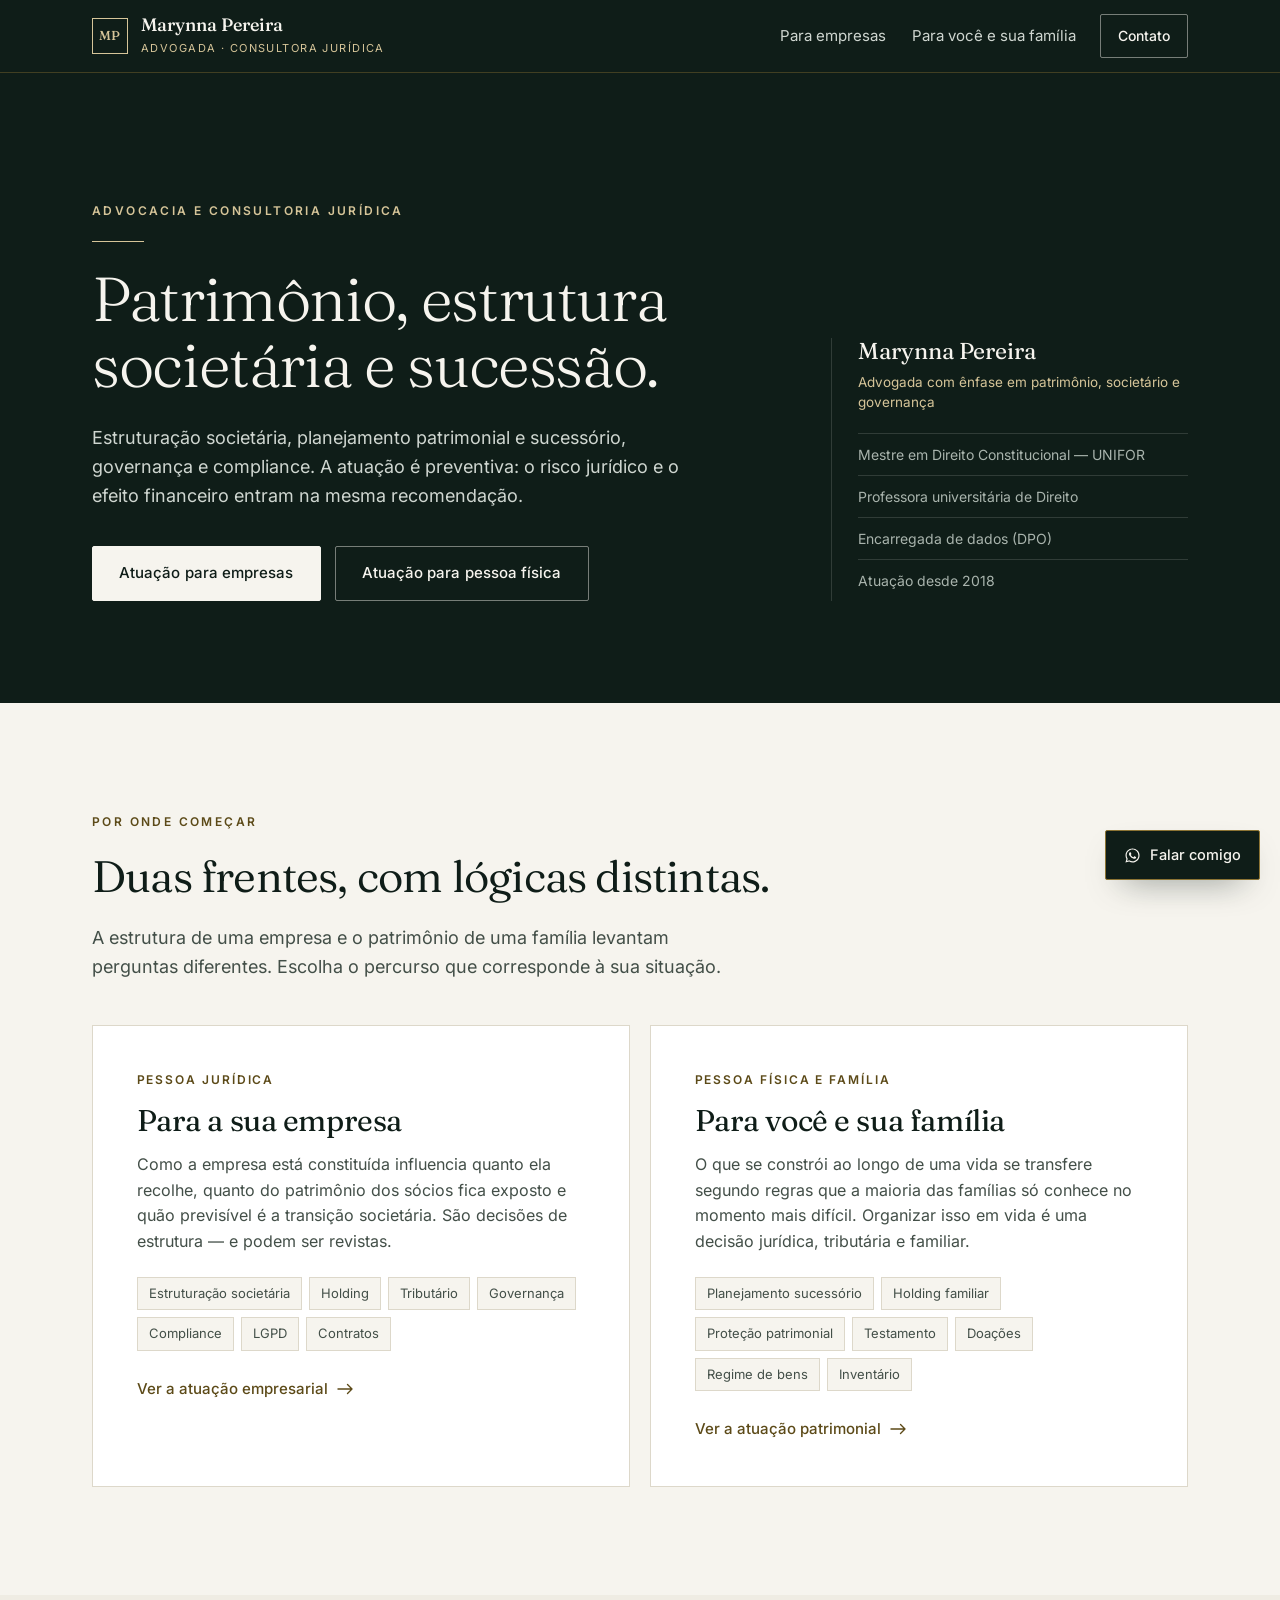
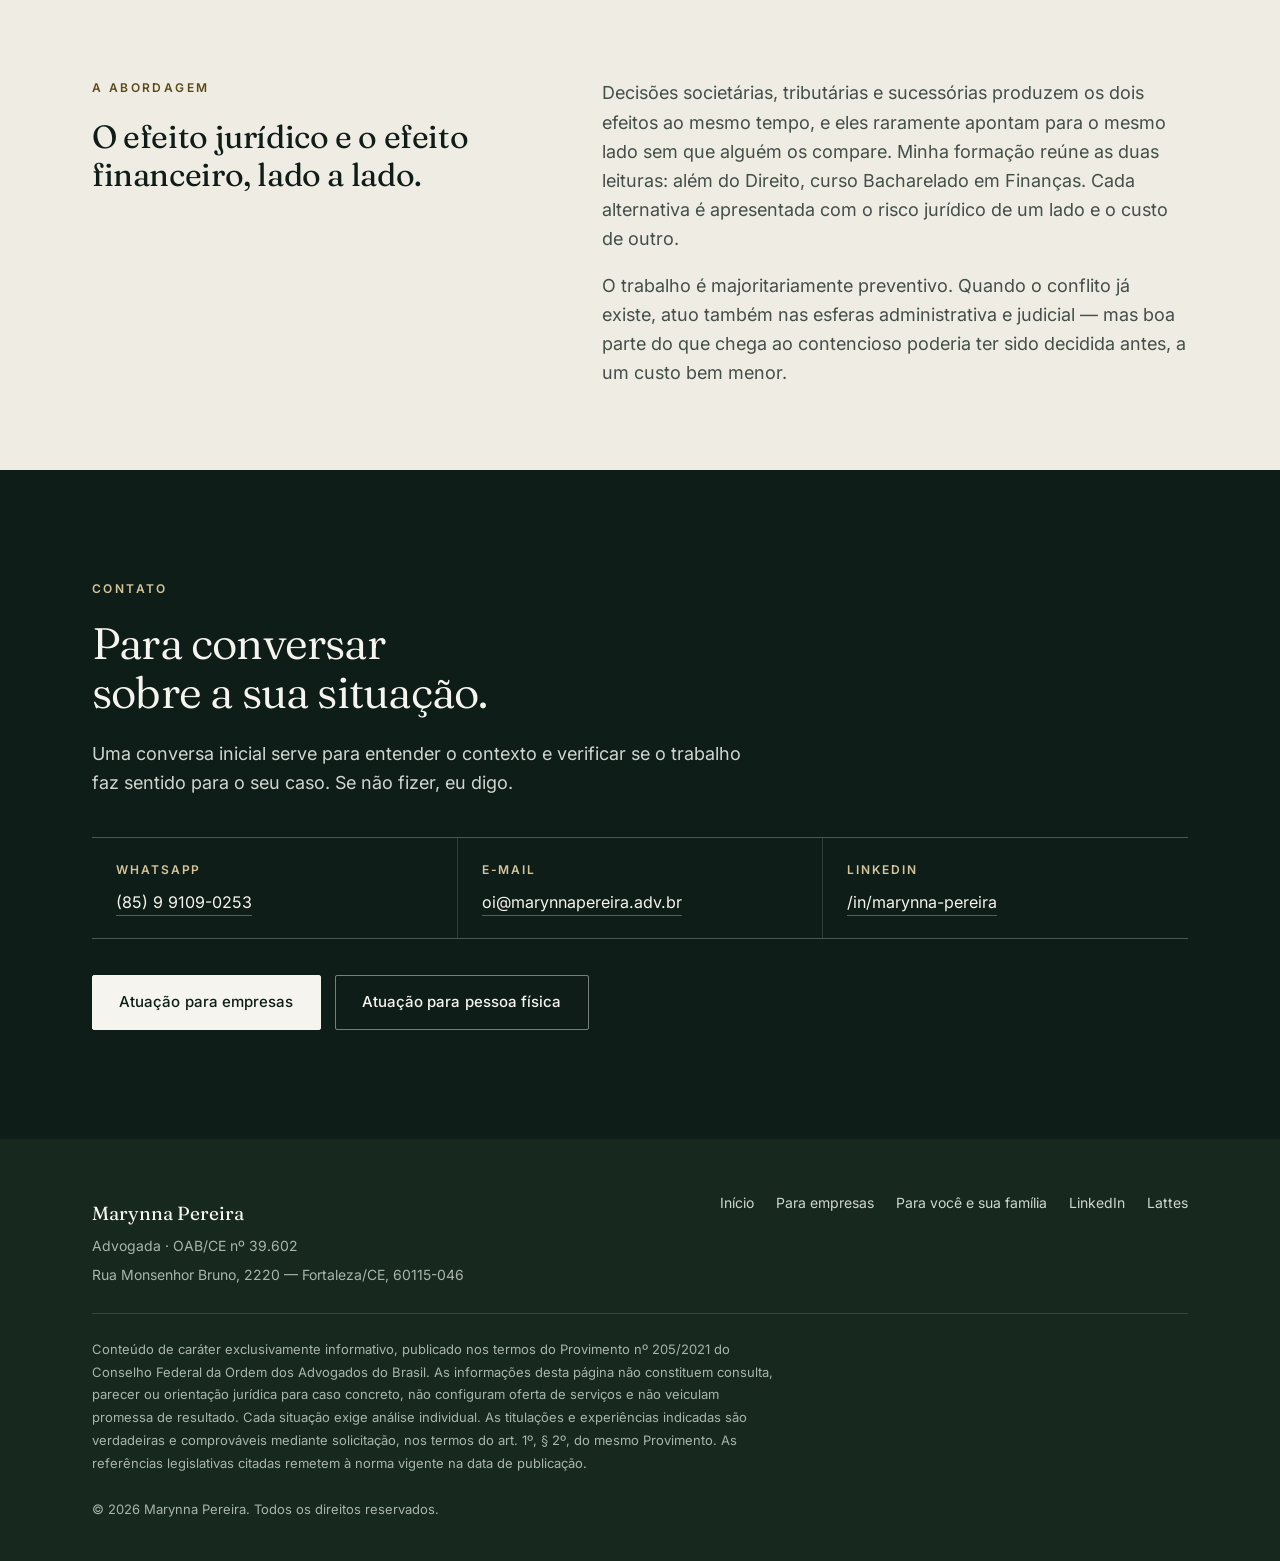
==== index.html @ ca167861 "Devolve a seção "A abordagem" à home A seção saiu em fae4cf5 por repetir o argumento "Direito e Fina" ====
<!DOCTYPE html>
<html lang="pt-BR">
<head>
<meta charset="utf-8">
<meta name="viewport" content="width=device-width, initial-scale=1">
<title>Marynna Pereira | Advogada — Patrimônio, Societário e Governança</title>
<meta name="description" content="Advocacia e consultoria jurídica em estruturação societária, planejamento patrimonial, sucessório e tributário, governança, compliance e proteção de dados.">
<meta name="author" content="Marynna Pereira">
<meta name="robots" content="index, follow">
<meta name="theme-color" content="#0F1D18">
<meta name="color-scheme" content="light">
<meta property="og:type" content="website">
<meta property="og:locale" content="pt_BR">
<meta property="og:title" content="Marynna Pereira | Advogada — Patrimônio, Societário e Governança">
<meta property="og:description" content="Advocacia e consultoria jurídica em estruturação societária, planejamento patrimonial, sucessório e tributário, governança, compliance e proteção de dados.">
<meta property="og:site_name" content="Marynna Pereira — Advocacia e Consultoria Jurídica">
<link rel="icon" href="data:image/svg+xml,%3Csvg%20xmlns='http://www.w3.org/2000/svg'%20viewBox='0%200%2032%2032'%3E%3Crect%20width='32'%20height='32'%20fill='%230F1D18'/%3E%3Ctext%20x='16'%20y='22'%20font-family='Georgia,serif'%20font-size='15'%20fill='%23D6C599'%20text-anchor='middle'%3EMP%3C/text%3E%3C/svg%3E">
<style>
@font-face{font-family:'Fraunces';font-style:normal;font-display:swap;font-weight:100 900;src:url([data-uri]) format('woff2');unicode-range:U+0000-00FF,U+0131,U+0152-0153,U+02BB-02BC,U+02C6,U+02DA,U+02DC,U+0304,U+0308,U+0329,U+2000-206F,U+20AC,U+2122,U+2191,U+2193,U+2212,U+2215,U+FEFF,U+FFFD;}@font-face{font-family:'Inter';font-style:normal;font-display:swap;font-weight:100 900;src:url([data-uri]) format('woff2');unicode-range:U+0000-00FF,U+0131,U+0152-0153,U+02BB-02BC,U+02C6,U+02DA,U+02DC,U+0304,U+0308,U+0329,U+2000-206F,U+20AC,U+2122,U+2191,U+2193,U+2212,U+2215,U+FEFF,U+FFFD;}
/* ============================================================
   Marynna Pereira — Advocacia e Consultoria Jurídica
   Sistema visual compartilhado

   Registro: instrumento jurídico. A afirmação fica na coluna
   de texto; a autoridade que a sustenta (lei, artigo, ano)
   fica na margem, separada por um fio. Esse par
   "margem / texto" é o motivo que se repete no site.
   ============================================================ */

:root{
  /* --- tinta e papel -------------------------------------- */
  --ink:#0F1D18;          /* verde-tinta, quase preto — superfícies escuras */
  --ink-2:#17281F;        /* um degrau acima: faixa e rodapé */
  --graphite:#2C3A33;     /* texto corrido sobre papel */
  --slate:#434F48;        /* texto secundário — 7,2:1 no papel mais escuro */
  --paper:#F6F4EE;        /* papel bone */
  --paper-2:#EFECE3;      /* seções alternadas */
  --brass:#5C4A18;        /* latão oxidado — acento sobre papel (7,8:1) */
  --brass-2:#8C7434;      /* apenas fios e bordas, nunca texto */
  --brass-soft:#D6C599;   /* acento sobre escuro (10:1) */
  --line:#DDD8CA;
  --line-dark:rgba(246,244,238,.14);
  --on-dark:#CFD6D0;      /* corpo sobre escuro */
  --on-dark-2:#A9B4AD;    /* secundário sobre escuro */

  /* --- medidas -------------------------------------------- */
  --radius:2px;
  --maxw:1160px;
  --margin-col:clamp(140px,17vw,200px);  /* coluna de margem das citações */
  --gutter:clamp(20px,4vw,32px);

  /* --- tipografia ----------------------------------------- */
  --ff-display:"Fraunces","Georgia","Times New Roman",serif;
  --ff-body:"Inter",-apple-system,BlinkMacSystemFont,"Segoe UI",Roboto,Helvetica,Arial,sans-serif;
  --t-label:12px;   /* etiquetas em caixa alta */
  --t-cite:13px;    /* citações e notas de margem */
  --t-aux:15px;     /* texto de apoio dentro de cartões */
  --t-body:17px;    /* corpo */
}

*,*::before,*::after{box-sizing:border-box}

html{
  scroll-behavior:smooth;
  /* iOS infla o corpo do texto ao girar o aparelho; a escala fica com o usuário */
  -webkit-text-size-adjust:100%;
  text-size-adjust:100%;
}
@media (prefers-reduced-motion:reduce){html{scroll-behavior:auto}}

body{
  margin:0;
  background:var(--paper);
  color:var(--graphite);
  font-family:var(--ff-body);
  font-size:var(--t-body);
  font-weight:400;
  line-height:1.65;
  -webkit-font-smoothing:antialiased;
  text-rendering:optimizeLegibility;
}

/* Fraunces varia de 100 a 900: o display é leve e grande,
   os títulos pequenos são densos. É o contraste de peso que
   dá voz à página — não o tamanho sozinho. */
h1,h2,h3,h4{
  font-family:var(--ff-display);
  color:var(--ink);
  margin:0;
  text-wrap:balance;
}

p{margin:0}
a{color:inherit}
img{max-width:100%;display:block}
ul,ol,dl,dd{margin:0;padding:0}
strong{font-weight:600}

/* foco visível em tudo que recebe teclado */
:focus-visible{
  outline:2px solid var(--brass);
  outline-offset:3px;
  border-radius:1px;
}
.on-ink :focus-visible,.hero :focus-visible,.strip :focus-visible,
.foot :focus-visible,.wa:focus-visible{outline-color:var(--brass-soft)}

/* fundo claro para destacar-se do cabeçalho escuro */
.pular{
  position:absolute;left:-9999px;top:0;z-index:200;
  background:var(--paper);color:var(--ink);border:1px solid var(--ink);
  padding:12px 20px;font-size:15px;font-weight:500;text-decoration:none;
}
.pular:focus{left:0}

/* ---------- estrutura ---------- */
/* o recuo nunca fica abaixo do entalhe da tela em paisagem */
.wrap{
  width:100%;max-width:var(--maxw);margin:0 auto;
  padding-left:max(var(--gutter),env(safe-area-inset-left));
  padding-right:max(var(--gutter),env(safe-area-inset-right));
}

section{padding:clamp(66px,8.5vw,116px) 0}
.sec-tight{padding:clamp(52px,6.5vw,84px) 0}

/* superfícies escuras */
.on-ink{background:var(--ink);color:var(--on-dark)}
.on-ink h1,.on-ink h2,.on-ink h3,.hero h1{color:var(--paper)}
.on-ink .lead,.hero .lead{color:var(--on-dark)}

/* ---------- tipografia utilitária ---------- */
.eyebrow{
  font-size:var(--t-label);
  letter-spacing:.2em;
  text-transform:uppercase;
  font-weight:600;
  color:var(--brass);
  margin:0 0 20px;
}
.on-ink .eyebrow,.hero .eyebrow{color:var(--brass-soft)}

.h-xl{font-size:clamp(37px,5.6vw,62px);font-weight:300;line-height:1.06;letter-spacing:-.022em}
.h-lg{font-size:clamp(29px,4vw,44px);font-weight:350;line-height:1.12;letter-spacing:-.018em}
.h-md{font-size:clamp(24px,2.8vw,32px);font-weight:400;line-height:1.18;letter-spacing:-.012em}

.lead{font-size:clamp(17px,1.4vw,19.5px);line-height:1.62;color:var(--slate);max-width:60ch}
.lead-wide{max-width:none}
.lead + .lead{margin-top:18px}
h1 + .lead,h2 + .lead{margin-top:clamp(16px,1.7vw,22px)}
.measure{max-width:20ch}
.measure-wide{max-width:26ch}

/* números sempre alinhados: anos, percentuais, artigos de lei */
.cite,.yr,.strip .k,.fact .big{font-variant-numeric:tabular-nums;font-feature-settings:"tnum" 1}

.rule{width:52px;height:1px;background:var(--brass-2);margin:0 0 24px}
.on-ink .rule,.hero .rule{background:var(--brass-soft)}

/* nota de rodapé de seção — texto legal recuado */
.note{
  font-size:var(--t-cite);color:var(--slate);line-height:1.72;
  border-left:1px solid var(--brass-2);padding-left:16px;margin-top:32px;max-width:72ch;
}
.on-ink .note,.hero .note{border-left-color:var(--brass-soft);color:var(--on-dark-2)}
.note a{color:var(--brass);text-decoration:underline;text-underline-offset:2px}
.on-ink .note a,.hero .note a{color:var(--brass-soft)}

/* ---------- cabeçalho ---------- */
.site-head{
  position:sticky;top:0;z-index:60;
  background:var(--paper);
  border-bottom:1px solid var(--line);
}
.site-head.on-dark{background:var(--ink);border-bottom:1px solid rgba(140,116,52,.4)}
/* marca à esquerda; navegação e botão formam um bloco à direita */
.head-in{display:flex;align-items:center;gap:24px;min-height:72px}
.brand{margin-right:auto}

.brand{display:flex;align-items:center;gap:13px;text-decoration:none}
.mono{
  width:36px;height:36px;flex:none;
  border:1px solid var(--brass-2);
  display:grid;place-items:center;
  font-family:var(--ff-display);font-weight:500;font-size:13px;letter-spacing:.06em;
  color:var(--brass);
}
.on-dark .mono{border-color:var(--brass-soft);color:var(--brass-soft)}
.brand-name{
  display:block;font-family:var(--ff-display);font-weight:500;
  font-size:18px;letter-spacing:0;line-height:1.15;color:var(--ink);
}
.brand-role{
  display:block;font-size:11px;letter-spacing:.13em;text-transform:uppercase;
  color:var(--slate);margin-top:3px;
}
.on-dark .brand-name{color:var(--paper)}
.on-dark .brand-role{color:var(--brass-soft)}

.nav{display:flex;align-items:center;gap:26px}
/* o fio do link vive num pseudo-elemento: assim o alvo de toque pode
   crescer no celular sem que o sublinhado descole do texto */
.nav a{
  position:relative;text-decoration:none;font-size:15px;color:var(--slate);
  padding:4px 0;transition:color .2s;
}
.nav a::after{
  content:"";position:absolute;left:0;right:0;bottom:0;height:1px;
  background:transparent;transition:background-color .2s;
}
.nav a:hover{color:var(--ink)}
.nav a:hover::after{background:var(--brass-2)}
.nav a[aria-current="page"]{color:var(--ink)}
.nav a[aria-current="page"]::after{background:var(--brass)}
.on-dark .nav a{color:var(--on-dark)}
.on-dark .nav a:hover{color:var(--paper)}
.on-dark .nav a[aria-current="page"]{color:var(--paper)}
.on-dark .nav a:hover::after,
.on-dark .nav a[aria-current="page"]::after{background:var(--brass-soft)}
@media (prefers-reduced-motion:reduce){.nav a::after{transition:none}}

/* Sem menu escondido no celular. O cabeçalho é fixo, então cada pixel
   dele é pixel que a página perde: marca e Contato dividem a primeira
   linha, os dois destinos ocupam a segunda. */
@media (max-width:780px){
  /* padding lateral vem de .wrap e não pode ser zerado; só o vertical entra aqui */
  .head-in{
    display:grid;
    grid-template-columns:minmax(0,1fr) auto;
    grid-template-areas:
      "brand cta"
      "nav   nav";
    align-items:center;gap:0;min-height:0;padding-top:11px;
  }
  .brand{grid-area:brand;margin-right:0;padding-bottom:11px}
  .head-cta{grid-area:cta;justify-self:end;margin-bottom:11px}
  .nav{
    grid-area:nav;gap:0 22px;flex-wrap:wrap;
    border-top:1px solid var(--line);
  }
  .on-dark .nav{border-top-color:var(--line-dark)}
  /* 45px de altura tocável, com o fio ainda a 3px do texto */
  .nav a{font-size:14px;white-space:nowrap;padding:11px 0}
  .nav a::after{bottom:8px}
  /* dois seletores para vencer o .btn-sm declarado mais abaixo */
  .head-cta.btn-sm{padding:12px 18px}
}
/* Ao lado do botão Contato, o cargo inteiro não cabe numa linha em tela de
   telefone e quebra no meio da expressão. Como o cabeçalho é fixo, cada
   linha dele custa a página toda: sobra "Advogada", e a qualificação
   completa continua no herói e no rodapé. 424px é onde o texto inteiro
   volta a caber ao lado do botão — daí o corte em 423. */
@media (max-width:423px){.brand-role-x{display:none}}
/* 320px: nem o nome cabe ao lado do botão em corpo cheio */
@media (max-width:360px){
  .mono{width:32px;height:32px;font-size:12px}
  .brand{gap:10px}
  .brand-name{font-size:16px}
  .head-cta.btn-sm{padding:12px 14px;font-size:13.5px}
  .nav{gap:0 18px}
}
/* deitado, a tela tem altura de sobra em nada: o cabeçalho sai do caminho */
@media (max-width:900px) and (max-height:520px){
  .site-head{position:static}
}

/* ---------- botões ---------- */
.btn{
  display:inline-flex;align-items:center;gap:10px;
  padding:14px 26px;border-radius:var(--radius);
  font-size:15px;font-weight:500;letter-spacing:.005em;
  text-decoration:none;border:1px solid transparent;
  transition:background .2s,color .2s,border-color .2s;
}
.btn-primary{background:var(--ink);color:var(--paper);border-color:var(--ink)}
.btn-primary:hover{background:var(--brass)}
/* usado só quando build.py gera um cabeçalho claro (dark_head=False) */
.btn-ghost{border-color:var(--ink);color:var(--ink)}
.btn-ghost:hover{background:var(--ink);color:var(--paper)}
.btn-light{background:var(--paper);color:var(--ink);border-color:var(--paper)}
.btn-light:hover{background:#fff}
.btn-outline-light{border-color:rgba(246,244,238,.45);color:var(--paper)}
.btn-outline-light:hover{background:rgba(246,244,238,.1);border-color:var(--paper)}
.btn-sm{padding:9px 17px;font-size:14px}
.btn-row{display:flex;flex-wrap:wrap;gap:14px;margin-top:36px}

/* ---------- herói ---------- */
.hero{
  background:var(--ink);
  color:var(--on-dark);
  padding:clamp(66px,10vw,132px) 0 clamp(58px,8vw,104px);
}
.hero h1{color:var(--paper)}
.hero .lead{color:var(--on-dark);max-width:54ch;margin-top:26px}
.hero-grid{
  display:grid;grid-template-columns:1.3fr .7fr;
  gap:clamp(36px,6vw,84px);align-items:end;
}
@media (max-width:900px){.hero-grid{grid-template-columns:1fr;align-items:start}}

/* ficha do herói: mesma lógica de margem, virada na vertical */
.signature{border-left:1px solid var(--line-dark);padding-left:26px}
.signature .nm{font-family:var(--ff-display);font-weight:400;font-size:23px;color:var(--paper);line-height:1.2}
.signature .rl{font-size:13.5px;color:var(--brass-soft);margin-top:7px;line-height:1.5}
.signature ul{list-style:none;margin:20px 0 0}
.signature li{
  font-size:14px;color:var(--on-dark-2);
  padding:9px 0;border-top:1px solid var(--line-dark);
}
@media (max-width:900px){.signature{margin-top:44px}}

/* entrada do herói: o único momento animado do site */
@media (prefers-reduced-motion:no-preference){
  .hero-enter > *{animation:entra .75s cubic-bezier(.22,.61,.36,1) backwards}
  .hero-enter > :nth-child(1){animation-delay:.05s}
  .hero-enter > :nth-child(2){animation-delay:.13s}
  .hero-enter > :nth-child(3){animation-delay:.21s}
  .hero-enter > :nth-child(4){animation-delay:.32s}
  .hero-enter > :nth-child(5){animation-delay:.43s}
  .hero-grid > .signature{animation:entra .75s cubic-bezier(.22,.61,.36,1) .54s backwards}
}
@keyframes entra{from{opacity:0;transform:translateY(14px)}to{opacity:1;transform:none}}
.strip .k{font-family:var(--ff-display);font-weight:400;font-size:20px;color:var(--paper);line-height:1.25}
/* Ao reduzir as colunas, o fio que separava lado a lado passa a separar
   de cima para baixo — e o que sobrava na beira da tela sai. */
@media (max-width:820px){
  .strip-in{grid-template-columns:repeat(2,1fr);border-left:none}
  .strip .item{padding:20px var(--gutter);border-top:1px solid var(--line-dark)}
  .strip .item:nth-child(-n+2){border-top:none}
  .strip .item:nth-child(2n){border-right:none}
}

/* ---------- bifurcação (home) ---------- */
.fork{display:grid;grid-template-columns:1fr 1fr;gap:20px;margin-top:44px}
@media (max-width:840px){.fork{grid-template-columns:1fr}}
.fork-card{
  display:block;text-decoration:none;color:inherit;
  background:#fff;border:1px solid var(--line);
  padding:clamp(28px,3.4vw,44px);
  position:relative;
  transition:border-color .25s,box-shadow .25s;
}
.fork-card::before{
  content:"";position:absolute;left:-1px;top:0;bottom:0;width:2px;
  background:var(--brass);transform:scaleY(0);transform-origin:top;transition:transform .3s ease;
}
.fork-card:hover{border-color:var(--brass-2);box-shadow:0 16px 40px -30px rgba(15,29,24,.5)}
.fork-card:hover::before,.fork-card:focus-visible::before{transform:scaleY(1)}
.fork-card .tag{
  display:block;font-size:var(--t-label);letter-spacing:.16em;text-transform:uppercase;
  color:var(--brass);font-weight:600;
}
.fork-card h3{margin:15px 0 13px;font-size:clamp(23px,2.6vw,30px);font-weight:400;line-height:1.16;letter-spacing:-.014em}
.fork-card p{color:var(--slate);font-size:16px;line-height:1.6}
.fork-card ul{list-style:none;margin:22px 0 0;display:flex;flex-wrap:wrap;gap:7px}
.fork-card li{
  font-size:13px;color:var(--slate);
  border:1px solid var(--line);padding:5px 11px;background:var(--paper);
}
.fork-card .go{
  margin-top:26px;display:inline-flex;align-items:center;gap:9px;
  font-size:15px;font-weight:500;color:var(--brass);
}
.fork-card .go svg{transition:transform .25s}
.fork-card:hover .go svg{transform:translateX(5px)}
@media (prefers-reduced-motion:reduce){
  .fork-card::before{transition:none}
  .fork-card .go svg{transition:none}
}

/* ---------- referências legais: o motivo margem / texto ----
   A afirmação ocupa a coluna larga. O número, o rótulo e a
   fonte legal ficam na margem, presos por um fio — como a
   nota marginal de um instrumento. -------------------------- */
.facts{background:var(--paper-2)}
/* Três afirmações empilhadas, não lado a lado: cada uma precisa da
   margem inteira para que o número, o rótulo e a fonte legal caibam
   ali sem espremer o texto. */
.facts-grid{border-bottom:1px solid var(--line);margin-top:40px}
.fact{
  display:grid;align-content:start;
  grid-template-columns:var(--margin-col) minmax(0,58ch);
  column-gap:clamp(26px,4vw,56px);
  padding:clamp(28px,3.2vw,38px) 0;
  border-top:1px solid var(--line);
  grid-template-areas:
    "num  txt"
    "lbl  txt"
    "cite txt";
}
.fact .big{
  grid-area:num;
  font-family:var(--ff-display);font-weight:300;
  font-size:clamp(38px,4.4vw,52px);color:var(--ink);line-height:.9;letter-spacing:-.03em;
}
.fact .lbl{
  grid-area:lbl;
  font-size:var(--t-label);letter-spacing:.11em;text-transform:uppercase;
  color:var(--brass);margin-top:12px;font-weight:600;line-height:1.45;
}
.fact .txt{grid-area:txt;font-size:16.5px;color:var(--graphite);line-height:1.66}
.fact .cite{
  grid-area:cite;align-self:start;
  font-style:normal;font-size:var(--t-cite);color:var(--slate);line-height:1.5;
  margin-top:16px;padding-top:13px;border-top:1px solid var(--brass-2);
}
/* margem estreita demais para segurar a nota: ela volta para baixo do texto */
@media (max-width:620px){
  .fact{
    grid-template-columns:1fr;
    grid-template-areas:"num" "lbl" "txt" "cite";
  }
  .fact .txt{margin-top:20px}
  .fact .cite{margin-top:16px}
}

/* ---------- lista de pontos de atenção ----------
   Sem numeração: não é uma sequência, é um conjunto. */
.checklist{display:grid;grid-template-columns:repeat(2,1fr);gap:0 clamp(32px,5vw,72px);margin-top:44px}
@media (max-width:820px){.checklist{grid-template-columns:1fr}}
.checklist > li{list-style:none;padding:24px 0;border-top:1px solid var(--line)}
.checklist h3{font-size:19px;font-weight:500;line-height:1.3;margin-bottom:9px;letter-spacing:-.006em}
.checklist p{font-size:var(--t-aux);color:var(--slate);line-height:1.64}

/* ---------- método / princípios ---------- */
.split{display:grid;grid-template-columns:.85fr 1.15fr;gap:clamp(32px,6vw,80px);align-items:start}
@media (max-width:900px){.split{grid-template-columns:1fr}}
.principles{list-style:none}
.principles li{padding:26px 0;border-top:1px solid var(--line)}
.principles li:last-child{border-bottom:1px solid var(--line)}
.principles h3{font-size:20px;font-weight:500;margin-bottom:9px;letter-spacing:-.008em}
.principles p{font-size:15.5px;color:var(--slate);line-height:1.64}

/* ---------- áreas de atuação ---------- */
.grid{
  display:grid;gap:1px;background:var(--line);
  border:1px solid var(--line);margin-top:40px;list-style:none;
}
.grid-3{grid-template-columns:repeat(3,1fr)}
@media (max-width:900px){.grid-3{grid-template-columns:repeat(2,1fr)}}
@media (max-width:620px){.grid-3{grid-template-columns:1fr}}
.cell{background:var(--paper);padding:clamp(24px,2.6vw,32px);transition:background .25s}
.facts .cell{background:var(--paper-2)}
.cell:hover,.facts .cell:hover{background:#fff}
.cell h3{font-size:19px;font-weight:500;margin-bottom:10px;letter-spacing:-.006em;line-height:1.3}
.cell p{font-size:var(--t-aux);line-height:1.62;color:var(--slate)}

/* ---------- etapas: aqui a numeração informa mesmo ----------
   São quatro fases em ordem, e a ordem importa. */
.steps-grid{
  display:grid;grid-template-columns:repeat(4,1fr);gap:1px;
  background:var(--line-dark);border-top:1px solid var(--line-dark);margin-top:44px;
  list-style:none;counter-reset:etapa;
}
@media (max-width:880px){.steps-grid{grid-template-columns:repeat(2,1fr)}}
@media (max-width:540px){.steps-grid{grid-template-columns:1fr}}
.step{background:var(--ink);padding:30px 26px 34px;counter-increment:etapa}
.step::before{
  content:counter(etapa,decimal-leading-zero);
  font-family:var(--ff-display);font-weight:400;font-size:15px;
  color:var(--brass-soft);letter-spacing:.08em;font-variant-numeric:tabular-nums;
}
.step h3{font-size:19px;font-weight:500;color:var(--paper);margin:14px 0 10px;letter-spacing:-.006em}
.step p{font-size:15.5px;color:var(--on-dark-2);line-height:1.62}

/* ---------- perguntas frequentes ---------- */
.faq{max-width:78ch;margin-top:36px}
.faq details{border-top:1px solid var(--line)}
.faq details:last-of-type{border-bottom:1px solid var(--line)}
.faq summary{
  list-style:none;cursor:pointer;padding:22px 48px 22px 0;position:relative;
  font-family:var(--ff-display);font-weight:500;font-size:19px;line-height:1.38;color:var(--ink);
  transition:color .2s;
}
.faq summary::-webkit-details-marker{display:none}
.faq summary:hover{color:var(--brass)}
.faq summary::after{
  content:"";position:absolute;right:10px;top:31px;
  width:10px;height:10px;
  border-right:1.5px solid var(--brass);border-bottom:1.5px solid var(--brass);
  transform:rotate(45deg);transition:transform .25s;
}
.faq details[open] summary::after{transform:rotate(-135deg);top:35px}
@media (prefers-reduced-motion:reduce){.faq summary::after{transition:none}}
.faq .ans{padding:0 48px 24px 0;font-size:15.5px;color:var(--slate);line-height:1.68}
/* a seta só existe no resumo: a resposta não precisa reservar a coluna dela */
@media (max-width:620px){
  .faq summary{padding-right:38px;font-size:18px}
  .faq summary::after{right:4px}
  .faq .ans{padding-right:0}
}

/* ---------- chamada intermediária ---------- */
.mid-cta{
  background:var(--paper-2);
  border-top:1px solid var(--line);border-bottom:1px solid var(--line);
  padding:clamp(32px,4.2vw,48px) 0;
}
.mid-cta-in{display:flex;align-items:center;justify-content:space-between;gap:28px;flex-wrap:wrap}
.mid-cta h2{font-size:clamp(21px,2.3vw,26px);font-weight:400;max-width:28ch;letter-spacing:-.012em}
.mid-cta p{font-size:var(--t-aux);color:var(--slate);margin-top:8px;max-width:50ch}

/* ---------- contato ---------- */
.cta{background:var(--ink);color:var(--on-dark)}
.contact-list{
  list-style:none;margin:40px 0 0;display:grid;grid-template-columns:repeat(3,1fr);gap:1px;
  background:var(--line-dark);border-top:1px solid var(--line-dark);border-bottom:1px solid var(--line-dark);
}
@media (max-width:760px){.contact-list{grid-template-columns:1fr}}
.contact-list li{background:var(--ink);padding:22px 24px}
.contact-list .k{
  font-size:var(--t-label);letter-spacing:.16em;text-transform:uppercase;
  color:var(--brass-soft);font-weight:600;
}
.contact-list a{
  display:inline-block;margin-top:9px;font-size:16px;color:var(--paper);text-decoration:none;
  border-bottom:1px solid rgba(246,244,238,.3);transition:border-color .2s;
}
.contact-list a:hover{border-bottom-color:var(--brass-soft)}
/* o alvo cresce por cima do texto: o fio continua rente à palavra */
@media (max-width:780px){
  .contact-list li{padding:16px 20px}
  .contact-list a{margin-top:0;padding:14px 0 3px}
}

/* ---------- rodapé ---------- */
.foot{background:var(--ink-2);color:var(--on-dark-2);padding:52px 0 40px;font-size:14px}
.foot a{color:var(--on-dark);text-decoration:none;border-bottom:1px solid rgba(246,244,238,.28)}
.foot a:hover{color:var(--paper);border-bottom-color:var(--brass-soft)}
.foot-top{
  display:flex;justify-content:space-between;gap:32px;flex-wrap:wrap;
  padding-bottom:26px;border-bottom:1px solid var(--line-dark);
}
.foot .idn{font-family:var(--ff-display);font-weight:400;font-size:19px;color:var(--paper)}
.foot-id p,.foot-id address{margin-top:7px;line-height:1.6;font-style:normal}
.foot-nav{display:flex;gap:22px;flex-wrap:wrap}
.foot-nav a{border-bottom:none}
/* no celular a lista do rodapé é o menu de verdade: precisa de alvo */
@media (max-width:780px){
  .foot-nav{gap:0 24px}
  .foot-nav a{padding:11px 0}
}
.disclaimer{margin-top:24px;font-size:13px;line-height:1.75;color:var(--on-dark-2);max-width:86ch}

/* ---------- atalho de WhatsApp ---------- */
.wa{
  position:fixed;z-index:80;
  right:max(20px,env(safe-area-inset-right));
  bottom:max(20px,env(safe-area-inset-bottom));
  display:inline-flex;align-items:center;gap:9px;
  background:var(--ink);color:var(--paper);text-decoration:none;
  padding:12px 18px;border:1px solid var(--brass-2);border-radius:var(--radius);
  font-size:14.5px;font-weight:500;
  box-shadow:0 14px 34px -18px rgba(15,29,24,.75);
  transition:background .2s;
}
.wa:hover{background:var(--brass)}
@media (max-width:520px){
  .wa{
    right:max(14px,env(safe-area-inset-right));
    bottom:max(14px,env(safe-area-inset-bottom));
    padding:11px 15px;font-size:13.5px;
  }
}
/* o botão flutua sobre o rodapé: reserva o espaço dele */
.foot{padding-bottom:calc(96px + env(safe-area-inset-bottom,0px))}
@media (min-width:900px){.foot{padding-bottom:40px}}

/* ---------- aparelhos de toque ----------
   Tablet largo cai no cabeçalho de desktop, mas continua sendo dedo e não
   ponteiro. Quem decide o tamanho do alvo aqui é o apontador, não a largura.
   Vem por último de propósito: precisa vencer as regras acima. */
@media (pointer:coarse){
  .nav a{padding:11px 0}
  .nav a::after{bottom:8px}
  .head-cta.btn-sm{padding:12px 18px}
  .foot-nav{gap:0 24px}
  .foot-nav a{padding:11px 0}
  .contact-list a{margin-top:0;padding:14px 0 3px}
}

/* ---------- impressão ---------- */
@media print{
  .site-head,.wa,.mid-cta,.pular,.btn-row,.fork-card .go{display:none}
  *{background:#fff!important;color:#000!important;box-shadow:none!important}
  body{font-size:11pt;line-height:1.5}
  .hero{padding:0 0 24pt}
  section{padding:18pt 0;break-inside:avoid}
  .faq details{display:block}
  .faq .ans{display:block!important}
  a[href^="http"]::after{content:" (" attr(href) ")";font-size:9pt;color:#444!important}
}

</style>
<script type="application/ld+json">
{
  "@context": "https://schema.org",
  "@type": "Attorney",
  "name": "Marynna Pereira",
  "description": "Advocacia e consultoria jurídica em estruturação societária, planejamento patrimonial, sucessório e tributário, governança, compliance e proteção de dados.",
  "knowsLanguage": [
    "pt-BR",
    "en",
    "es",
    "fr",
    "zh"
  ],
  "address": {
    "@type": "PostalAddress",
    "streetAddress": "Rua Monsenhor Bruno, 2220",
    "addressLocality": "Fortaleza",
    "addressRegion": "CE",
    "postalCode": "60115-046",
    "addressCountry": "BR"
  },
  "telephone": "+5585991090253",
  "email": "oi@marynnapereira.adv.br",
  "sameAs": [
    "https://www.linkedin.com/in/marynna-pereira",
    "https://lattes.cnpq.br/7021509895045643"
  ],
  "areaServed": "BR",
  "knowsAbout": [
    "Direito societário",
    "Planejamento patrimonial",
    "Planejamento sucessório",
    "Direito tributário",
    "Governança corporativa",
    "Compliance",
    "LGPD"
  ]
}
</script>
</head>
<body>
<a class="pular" href="#conteudo">Ir para o conteúdo</a>
<header class="site-head on-dark">
  <div class="wrap head-in">
    <a class="brand" href="./">
      <span class="mono" aria-hidden="true">MP</span>
      <span>
        <span class="brand-name">Marynna Pereira</span>
        <span class="brand-role">Advogada<span class="brand-role-x"> · Consultora jurídica</span></span>
      </span>
    </a>
    <nav class="nav" aria-label="Principal">
      <a href="empresas/">Para empresas</a>
      <a href="patrimonio-e-sucessao/">Para você e sua família</a>
    </nav>
    <a href="#contato" class="head-cta btn btn-sm btn-outline-light">Contato</a>
  </div>
</header>
<main id="conteudo">
<!-- ============ HERÓI ============ -->
<section class="hero">
  <div class="wrap">
    <div class="hero-grid">
      <div class="hero-enter">
        <p class="eyebrow">Advocacia e consultoria jurídica</p>
        <div class="rule"></div>
        <h1 class="h-xl">Patrimônio, estrutura societária e sucessão.</h1>
        <p class="lead">
          Estruturação societária, planejamento patrimonial e sucessório, governança e
          compliance. A atuação é preventiva: o risco jurídico e o efeito financeiro entram
          na mesma recomendação.
        </p>
        <div class="btn-row">
          <a class="btn btn-light" href="empresas/">Atuação para empresas</a>
          <a class="btn btn-outline-light" href="patrimonio-e-sucessao/">Atuação para pessoa física</a>
        </div>
      </div>

      <aside class="signature" aria-label="Resumo profissional">
        <p class="nm">Marynna Pereira</p>
        <p class="rl">Advogada com ênfase em patrimônio, societário e governança</p>
        <ul>
          <li>Mestre em Direito Constitucional — UNIFOR</li>
          <li>Professora universitária de Direito</li>
          <li>Encarregada de dados (DPO)</li>
          <li>Atuação desde 2018</li>
        </ul>
      </aside>
    </div>
  </div>
</section>

<!-- ============ BIFURCAÇÃO ============ -->
<section id="atuacao" aria-labelledby="t-atuacao">
  <div class="wrap">
    <p class="eyebrow">Por onde começar</p>
    <h2 class="h-lg measure-wide" id="t-atuacao">Duas frentes, com lógicas distintas.</h2>
    <p class="lead">
      A estrutura de uma empresa e o patrimônio de uma família levantam perguntas diferentes.
      Escolha o percurso que corresponde à sua situação.
    </p>

    <div class="fork">
      <a class="fork-card" href="empresas/">
        <span class="tag">Pessoa jurídica</span>
        <h3>Para a sua empresa</h3>
        <p>
          Como a empresa está constituída influencia quanto ela recolhe, quanto do patrimônio
          dos sócios fica exposto e quão previsível é a transição societária. São decisões de
          estrutura — e podem ser revistas.
        </p>
        <ul>
          <li>Estruturação societária</li>
          <li>Holding</li>
          <li>Tributário</li>
          <li>Governança</li>
          <li>Compliance</li>
          <li>LGPD</li>
          <li>Contratos</li>
        </ul>
        <span class="go">
          Ver a atuação empresarial
          <svg width="17" height="12" viewBox="0 0 17 12" fill="none" aria-hidden="true"><path d="M1 6h14M10.5 1.5 15 6l-4.5 4.5" stroke="currentColor" stroke-width="1.4" stroke-linecap="round" stroke-linejoin="round"/></svg>
        </span>
      </a>

      <a class="fork-card" href="patrimonio-e-sucessao/">
        <span class="tag">Pessoa física e família</span>
        <h3>Para você e sua família</h3>
        <p>
          O que se constrói ao longo de uma vida se transfere segundo regras que a maioria das
          famílias só conhece no momento mais difícil. Organizar isso em vida é uma decisão
          jurídica, tributária e familiar.
        </p>
        <ul>
          <li>Planejamento sucessório</li>
          <li>Holding familiar</li>
          <li>Proteção patrimonial</li>
          <li>Testamento</li>
          <li>Doações</li>
          <li>Regime de bens</li>
          <li>Inventário</li>
        </ul>
        <span class="go">
          Ver a atuação patrimonial
          <svg width="17" height="12" viewBox="0 0 17 12" fill="none" aria-hidden="true"><path d="M1 6h14M10.5 1.5 15 6l-4.5 4.5" stroke="currentColor" stroke-width="1.4" stroke-linecap="round" stroke-linejoin="round"/></svg>
        </span>
      </a>
    </div>
  </div>
</section>

<!-- ============ ABORDAGEM ============ -->
<section class="facts sec-tight" aria-labelledby="t-abordagem">
  <div class="wrap">
    <div class="split">
      <div>
        <p class="eyebrow">A abordagem</p>
        <h2 class="h-md" id="t-abordagem">O efeito jurídico e o efeito financeiro, lado a lado.</h2>
      </div>
      <div>
        <p class="lead lead-wide">
          Decisões societárias, tributárias e sucessórias produzem os dois efeitos ao mesmo tempo,
          e eles raramente apontam para o mesmo lado sem que alguém os compare. Minha formação
          reúne as duas leituras: além do Direito, curso Bacharelado em Finanças. Cada alternativa
          é apresentada com o risco jurídico de um lado e o custo de outro.
        </p>
        <p class="lead lead-wide">
          O trabalho é majoritariamente preventivo. Quando o conflito já existe, atuo também nas
          esferas administrativa e judicial — mas boa parte do que chega ao contencioso poderia
          ter sido decidida antes, a um custo bem menor.
        </p>
      </div>
    </div>
  </div>
</section>

<!-- ============ CONTATO ============ -->
<section class="cta on-ink" id="contato" aria-labelledby="t-contato">
  <div class="wrap">
    <p class="eyebrow">Contato</p>
    <h2 class="h-lg measure" id="t-contato">Para conversar sobre a sua situação.</h2>
    <p class="lead">
      Uma conversa inicial serve para entender o contexto e verificar se o trabalho faz sentido
      para o seu caso. Se não fizer, eu digo.
    </p>
    <ul class="contact-list">
      <li>
        <div class="k">WhatsApp</div>
        <a href="https://wa.me/5585991090253?text=Ol%C3%A1%2C%20Marynna.%20Cheguei%20pelo%20seu%20site%20e%20gostaria%20de%20conversar." target="_blank" rel="noopener">(85) 9 9109-0253</a>
      </li>
      <li>
        <div class="k">E-mail</div>
        <a href="mailto:oi@marynnapereira.adv.br">oi@marynnapereira.adv.br</a>
      </li>
      <li>
        <div class="k">LinkedIn</div>
        <a href="https://www.linkedin.com/in/marynna-pereira" target="_blank" rel="noopener">/in/marynna-pereira</a>
      </li>
    </ul>
    <div class="btn-row">
      <a class="btn btn-light" href="empresas/">Atuação para empresas</a>
      <a class="btn btn-outline-light" href="patrimonio-e-sucessao/">Atuação para pessoa física</a>
    </div>
  </div>
</section>

</main>
<footer class="foot">
  <div class="wrap">
    <div class="foot-top">
      <div class="foot-id">
        <p class="idn">Marynna Pereira</p>
        <p>Advogada · OAB/CE nº 39.602</p>
        <address>Rua Monsenhor Bruno, 2220 — Fortaleza/CE, 60115-046</address>
      </div>
      <nav class="foot-nav" aria-label="Rodapé">
        <a href="./">Início</a>
        <a href="empresas/">Para empresas</a>
        <a href="patrimonio-e-sucessao/">Para você e sua família</a>
        <a href="https://www.linkedin.com/in/marynna-pereira" target="_blank" rel="noopener">LinkedIn</a>
        <a href="https://lattes.cnpq.br/7021509895045643" target="_blank" rel="noopener">Lattes</a>
      </nav>
    </div>
    <p class="disclaimer">
      Conteúdo de caráter exclusivamente informativo, publicado nos termos do Provimento nº 205/2021
      do Conselho Federal da Ordem dos Advogados do Brasil. As informações desta página não
      constituem consulta, parecer ou orientação jurídica para caso concreto, não configuram oferta
      de serviços e não veiculam promessa de resultado. Cada situação exige análise individual. As titulações e experiências indicadas são verdadeiras e comprováveis mediante solicitação, nos termos do art. 1º, § 2º, do mesmo Provimento. As
      referências legislativas citadas remetem à norma vigente na data de publicação.
    </p>
    <p class="disclaimer">
      © <span id="yr">2026</span> Marynna Pereira. Todos os direitos reservados.
    </p>
  </div>
</footer>
<a class="wa" href="https://wa.me/5585991090253?text=Ol%C3%A1%2C%20Marynna.%20Cheguei%20pelo%20seu%20site%20e%20gostaria%20de%20conversar." target="_blank" rel="noopener" aria-label="Conversar pelo WhatsApp">
  <svg width="17" height="17" viewBox="0 0 24 24" fill="currentColor" aria-hidden="true"><path d="M12.04 2C6.58 2 2.13 6.45 2.13 11.91c0 1.75.46 3.45 1.32 4.95L2 22l5.25-1.38a9.9 9.9 0 0 0 4.79 1.22h.01c5.46 0 9.91-4.45 9.91-9.91 0-2.65-1.03-5.14-2.9-7.01A9.82 9.82 0 0 0 12.04 2Zm0 18.15h-.01a8.23 8.23 0 0 1-4.19-1.15l-.3-.18-3.12.82.83-3.04-.2-.31a8.19 8.19 0 0 1-1.26-4.38c0-4.54 3.7-8.23 8.25-8.23 2.2 0 4.27.86 5.83 2.41a8.19 8.19 0 0 1 2.41 5.83c0 4.54-3.7 8.23-8.24 8.23Zm4.52-6.16c-.25-.12-1.47-.72-1.69-.81-.23-.08-.39-.12-.56.13-.16.24-.64.8-.78.97-.14.16-.29.19-.54.06-.25-.12-1.05-.39-1.99-1.23-.74-.66-1.23-1.47-1.38-1.72-.14-.25-.01-.38.11-.5.11-.11.25-.29.37-.43.13-.15.17-.25.25-.41.08-.17.04-.31-.02-.43-.06-.12-.56-1.34-.76-1.84-.2-.48-.4-.42-.56-.43-.14 0-.31-.01-.47-.01-.17 0-.43.06-.66.31-.23.25-.86.85-.86 2.07 0 1.21.89 2.39 1.01 2.55.12.17 1.75 2.67 4.23 3.74.59.26 1.05.41 1.41.52.59.19 1.13.16 1.56.1.48-.07 1.47-.6 1.67-1.18.21-.58.21-1.07.15-1.18-.06-.1-.23-.17-.48-.29Z"/></svg>
  Falar comigo
</a>
<script>
(function () {
  var y = document.getElementById('yr');
  if (y) y.textContent = new Date().getFullYear();
})();
</script>
</body>
</html>
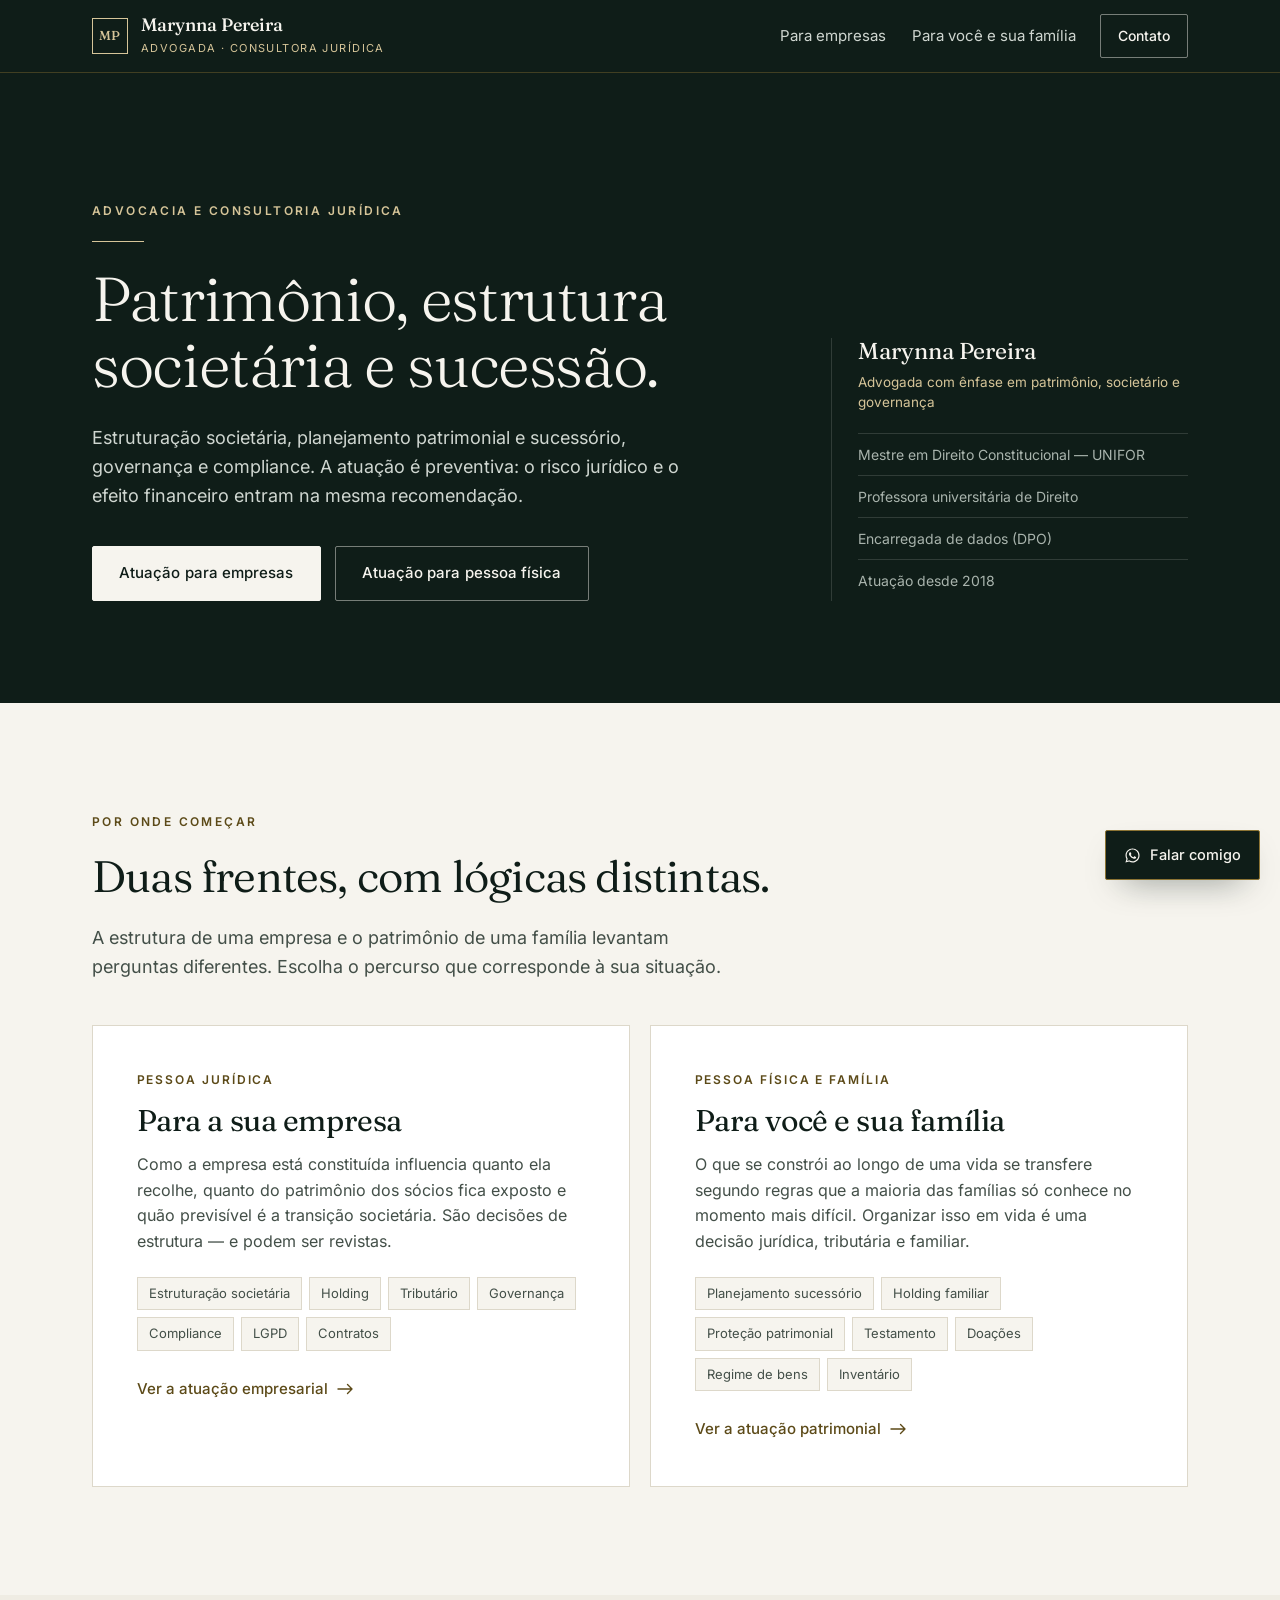
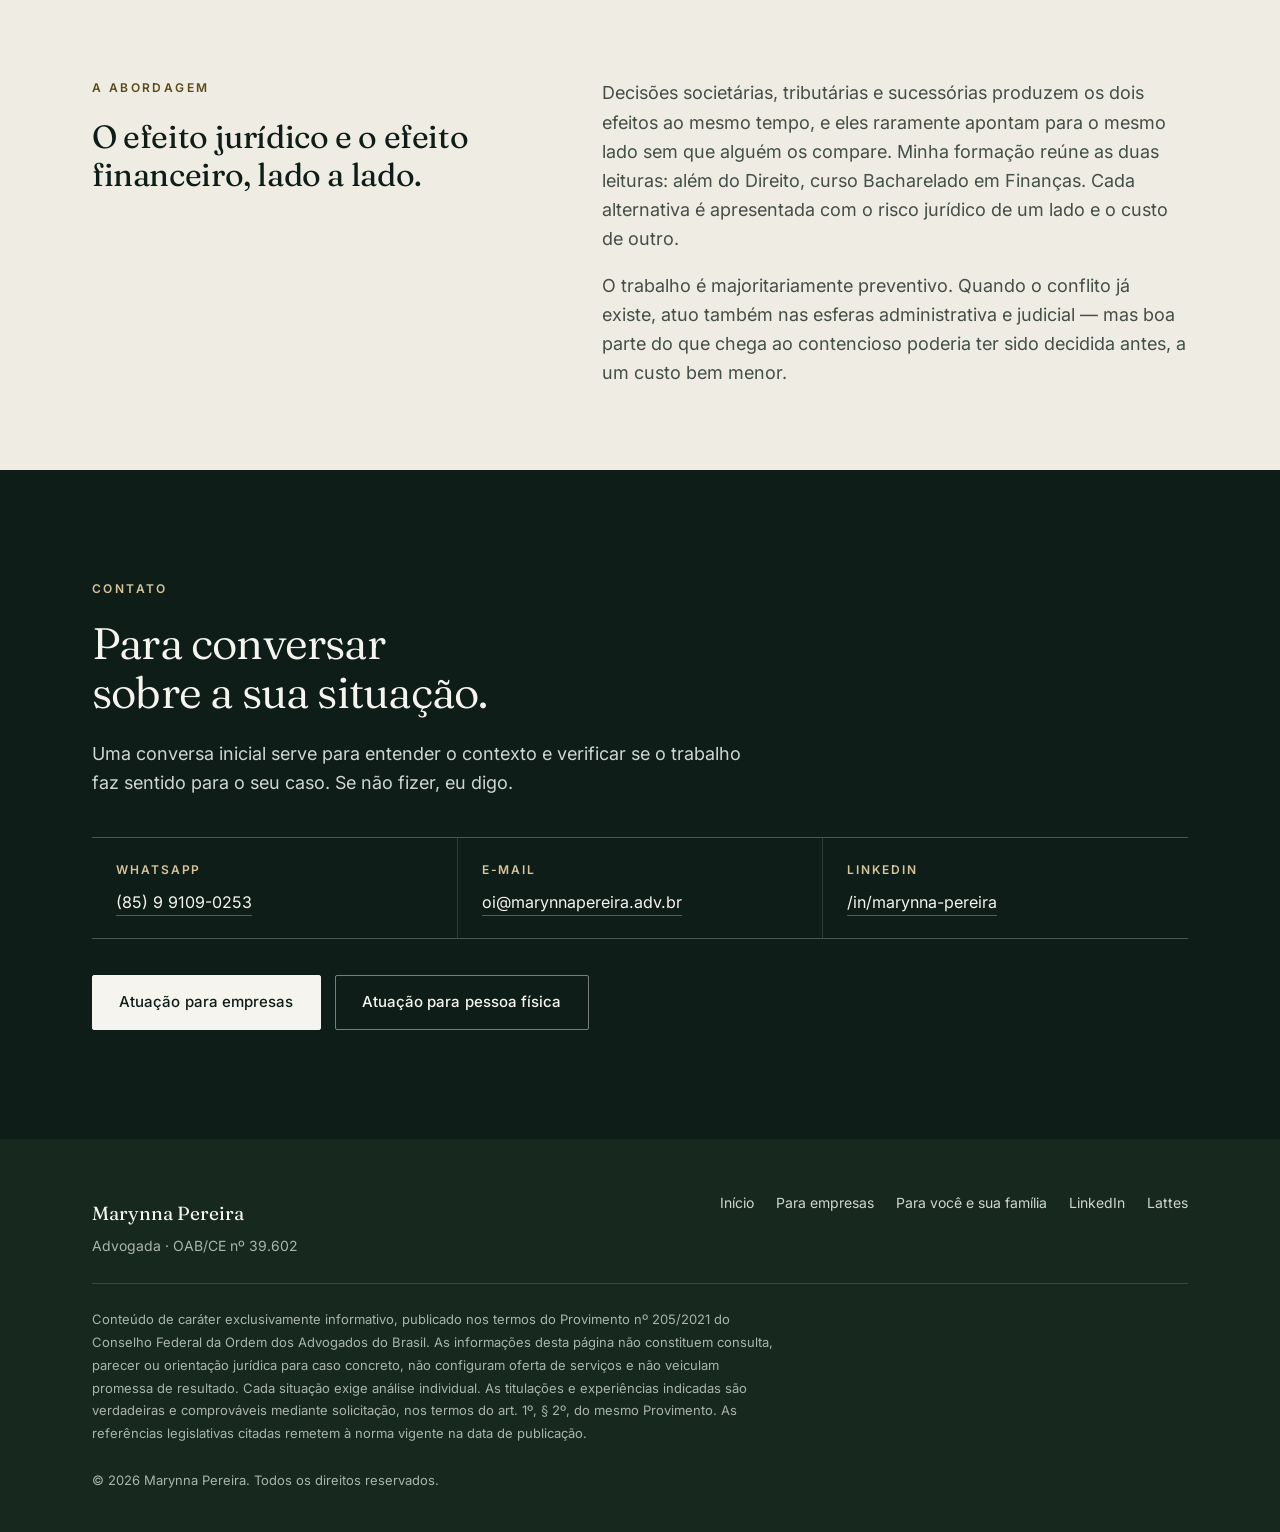
==== commit 37c482d7: "Deixa de publicar o endereço de rua O rodapé das três páginas trazia rua, número, cidade, UF e CEP, " ====
--- a/index.html
+++ b/index.html
@@ -532,7 +532,7 @@
   padding-bottom:26px;border-bottom:1px solid var(--line-dark);
 }
 .foot .idn{font-family:var(--ff-display);font-weight:400;font-size:19px;color:var(--paper)}
-.foot-id p,.foot-id address{margin-top:7px;line-height:1.6;font-style:normal}
+.foot-id p{margin-top:7px;line-height:1.6}
 .foot-nav{display:flex;gap:22px;flex-wrap:wrap}
 .foot-nav a{border-bottom:none}
 /* no celular a lista do rodapé é o menu de verdade: precisa de alvo */
@@ -607,10 +607,8 @@
   ],
   "address": {
     "@type": "PostalAddress",
-    "streetAddress": "Rua Monsenhor Bruno, 2220",
     "addressLocality": "Fortaleza",
     "addressRegion": "CE",
-    "postalCode": "60115-046",
     "addressCountry": "BR"
   },
   "telephone": "+5585991090253",
@@ -806,7 +804,6 @@
       <div class="foot-id">
         <p class="idn">Marynna Pereira</p>
         <p>Advogada · OAB/CE nº 39.602</p>
-        <address>Rua Monsenhor Bruno, 2220 — Fortaleza/CE, 60115-046</address>
       </div>
       <nav class="foot-nav" aria-label="Rodapé">
         <a href="./">Início</a>
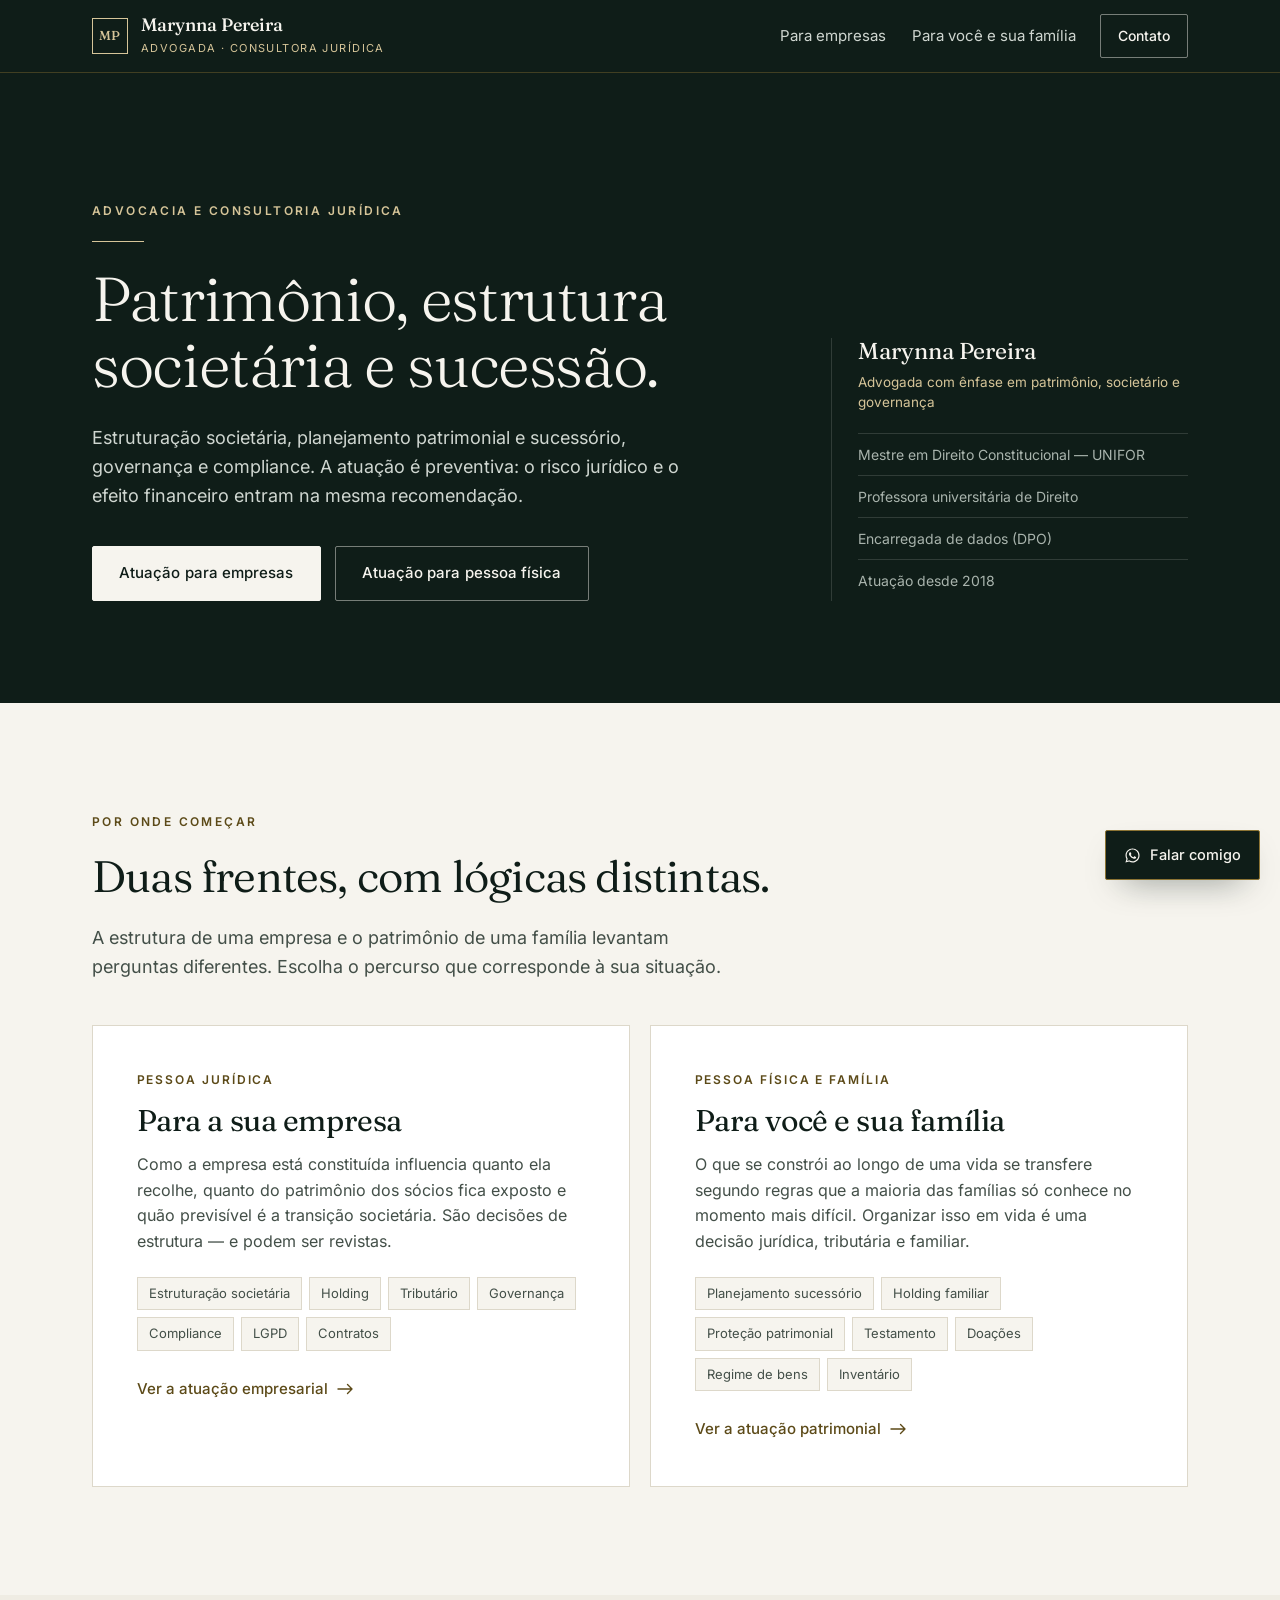
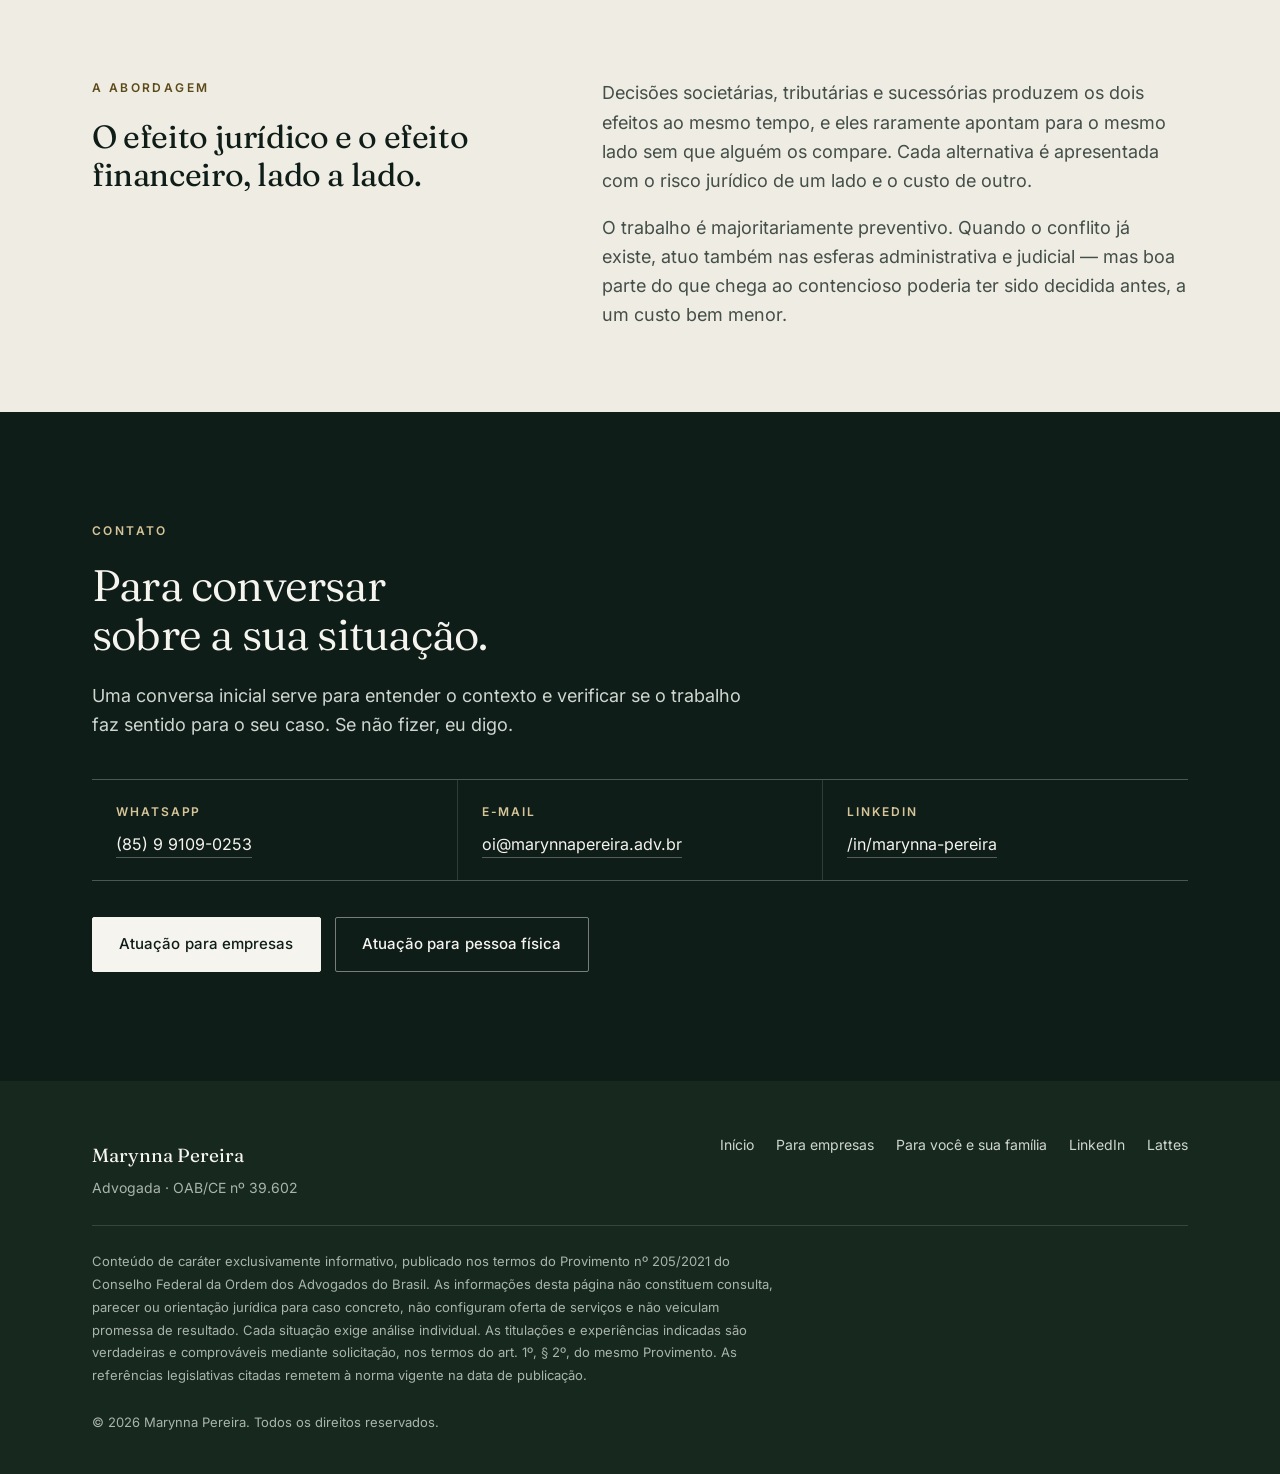
==== commit 36bb40a5: "Concentra a credencial de Finanças na página de empresas A formação em Finanças aparecia em dois lug" ====
--- a/index.html
+++ b/index.html
@@ -753,8 +753,7 @@
       <div>
         <p class="lead lead-wide">
           Decisões societárias, tributárias e sucessórias produzem os dois efeitos ao mesmo tempo,
-          e eles raramente apontam para o mesmo lado sem que alguém os compare. Minha formação
-          reúne as duas leituras: além do Direito, curso Bacharelado em Finanças. Cada alternativa
+          e eles raramente apontam para o mesmo lado sem que alguém os compare. Cada alternativa
           é apresentada com o risco jurídico de um lado e o custo de outro.
         </p>
         <p class="lead lead-wide">
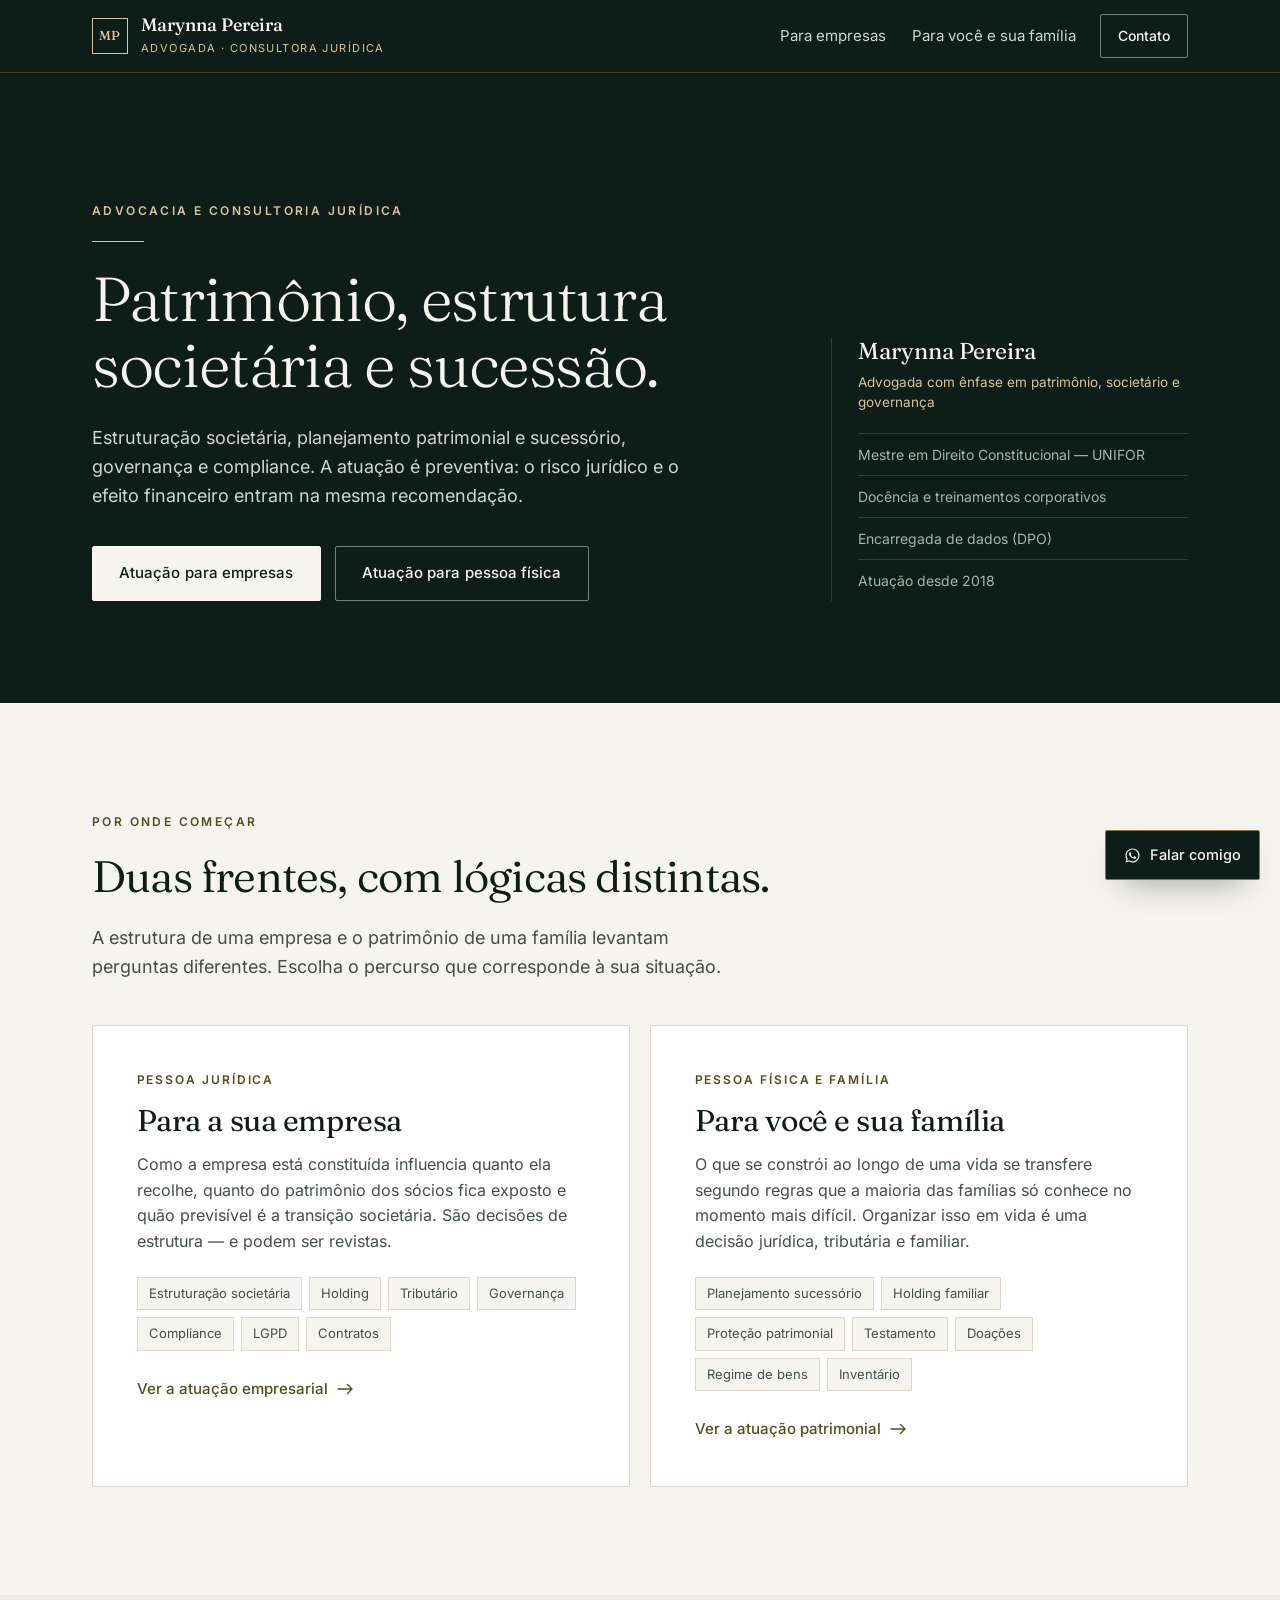
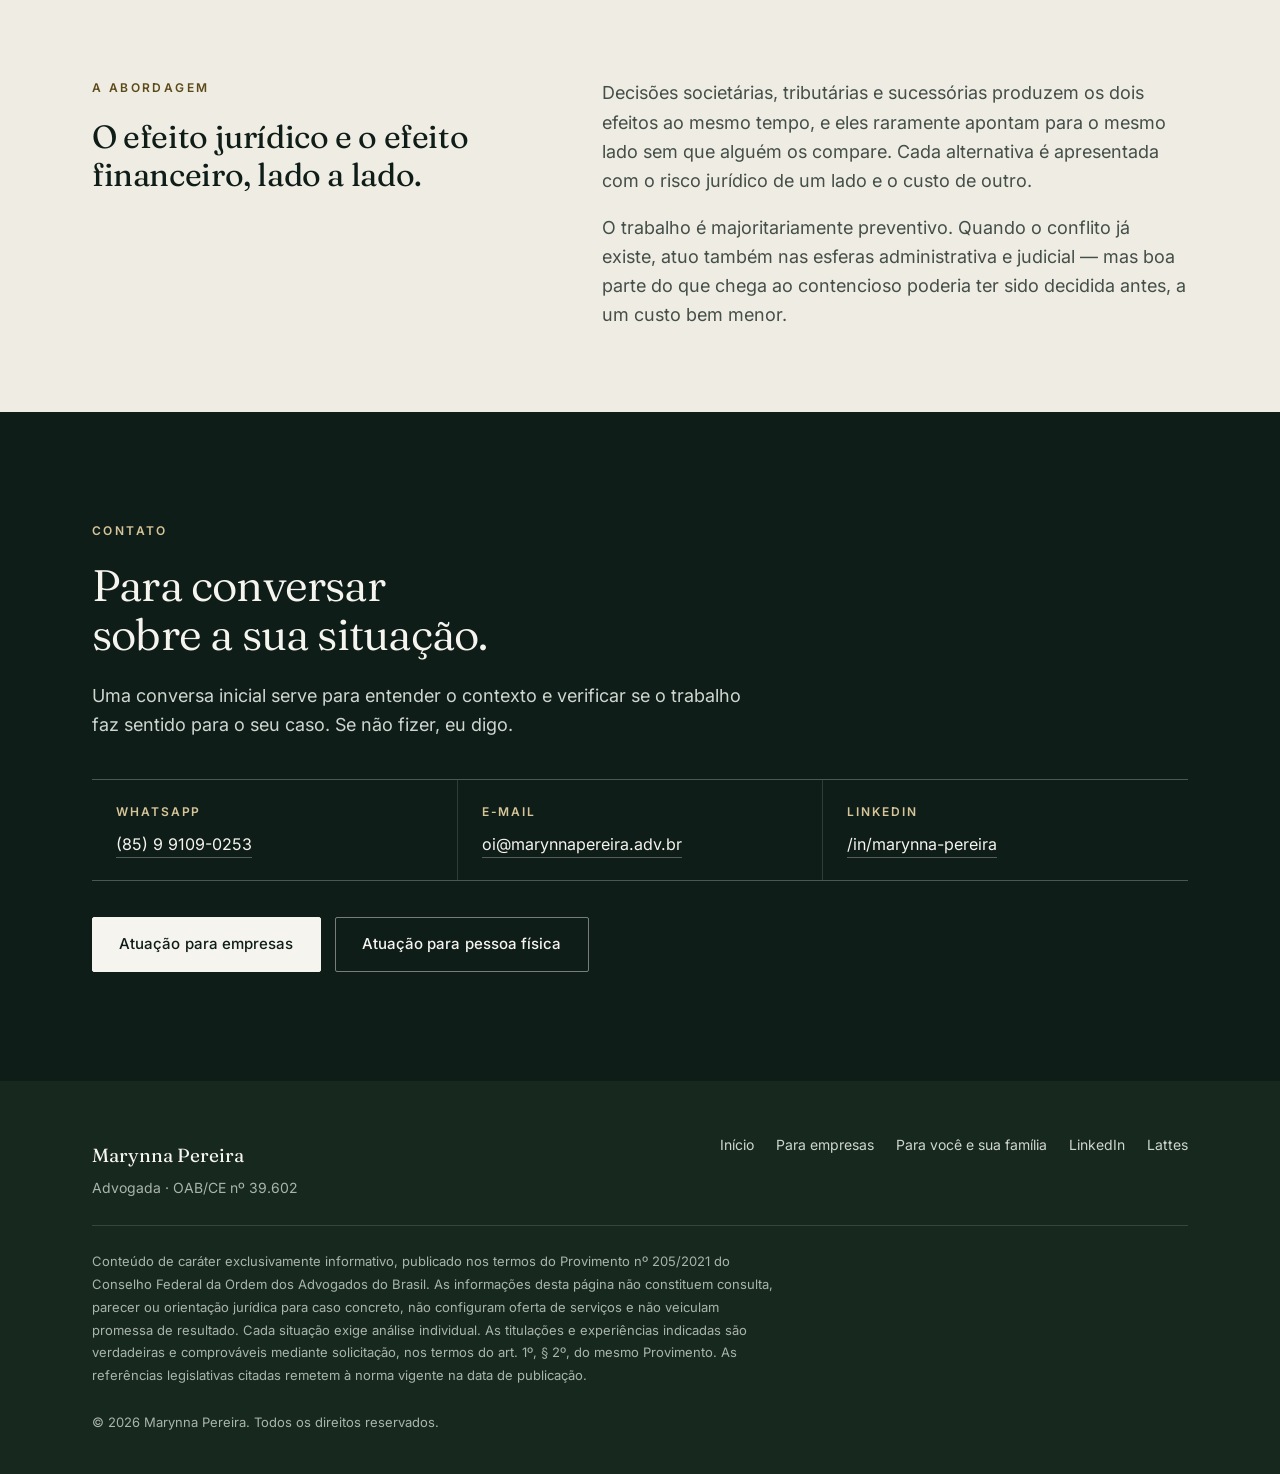
==== commit 76732a73: "Descreve a docência sem afirmar vínculo contínuo O resumo do herói afirmava "Professora universitári" ====
--- a/index.html
+++ b/index.html
@@ -673,7 +673,7 @@
         <p class="rl">Advogada com ênfase em patrimônio, societário e governança</p>
         <ul>
           <li>Mestre em Direito Constitucional — UNIFOR</li>
-          <li>Professora universitária de Direito</li>
+          <li>Docência e treinamentos corporativos</li>
           <li>Encarregada de dados (DPO)</li>
           <li>Atuação desde 2018</li>
         </ul>
